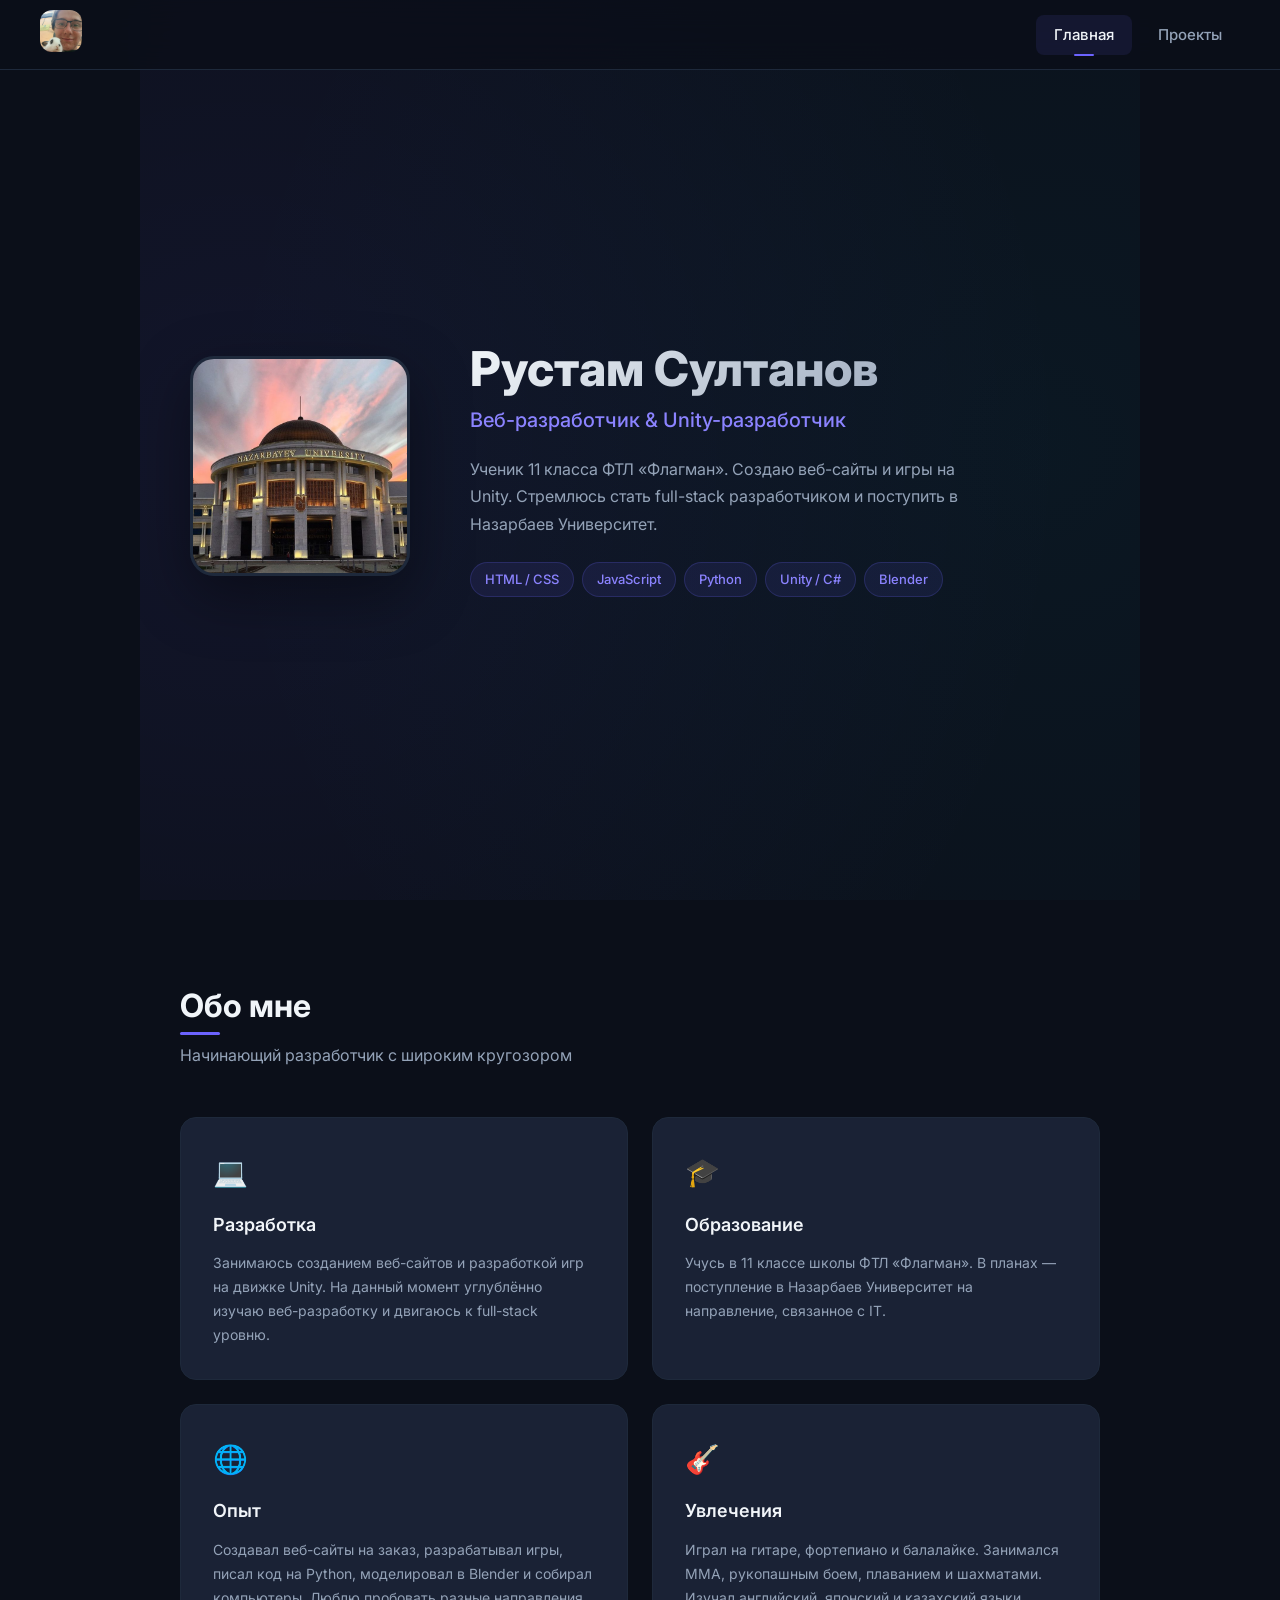
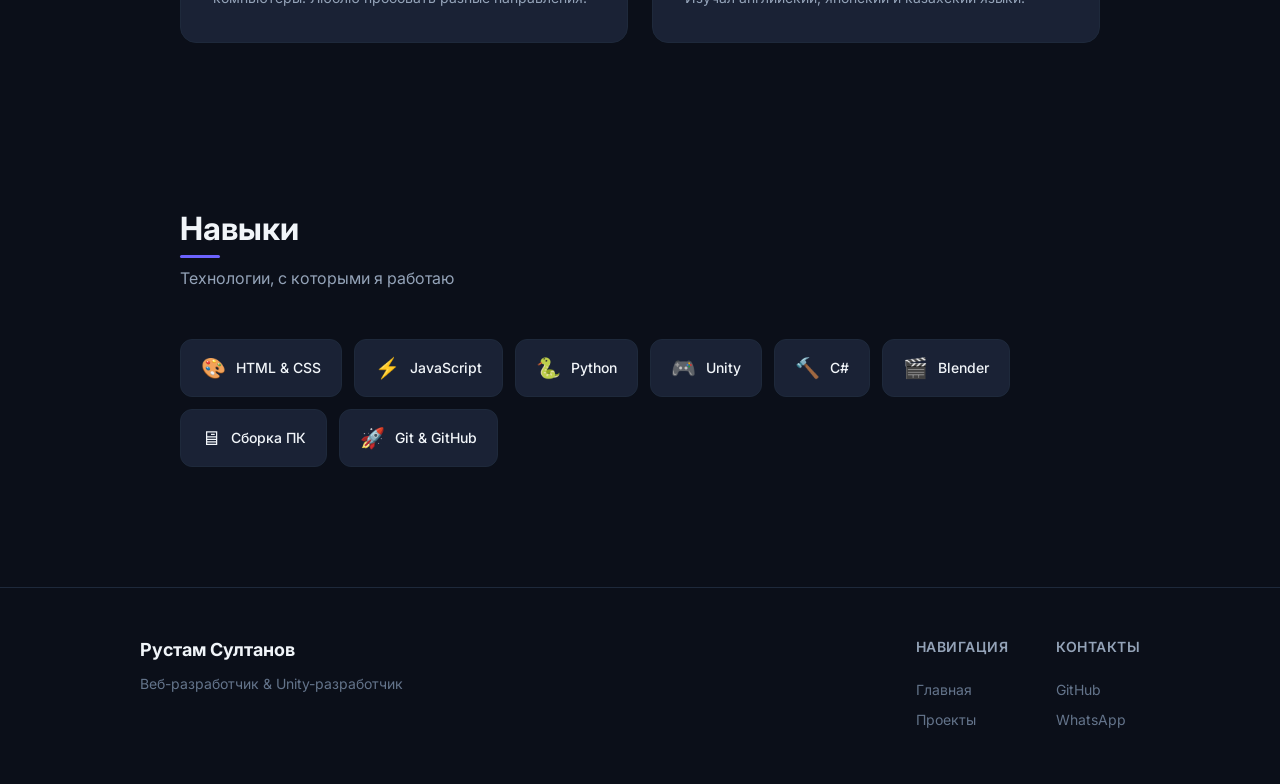
==== index.html @ 5824b1ad "Initial commit" ====
<!DOCTYPE html>
<html lang="ru">
<head>
	<meta charset="UTF-8">
	<meta name="viewport" content="width=device-width, initial-scale=1.0">
	<title>Рустам Султанов — Портфолио</title>
	<link rel="stylesheet" href="static/styles.css">
</head>
<body>

<header>
	<a href="index.html"><img src="static/images/logo.jpeg" alt="Логотип" class="logo"></a>
	<nav class="navigation">
		<a href="index.html" class="active">Главная</a>
		<a href="projects.html">Проекты</a>
	</nav>
</header>

<!-- Hero -->
<section class="hero">
	<div class="hero-content">
		<div class="hero-photo">
			<img src="static/images/photo1.jpeg" alt="Рустам Султанов">
		</div>
		<div class="hero-text">
			<h1>Рустам Султанов</h1>
			<div class="subtitle">Веб-разработчик & Unity-разработчик</div>
			<p>Ученик 11 класса ФТЛ «Флагман». Создаю веб-сайты и игры на Unity. Стремлюсь стать full-stack разработчиком и поступить в Назарбаев Университет.</p>
			<div class="hero-tags">
				<span class="tag">HTML / CSS</span>
				<span class="tag">JavaScript</span>
				<span class="tag">Python</span>
				<span class="tag">Unity / C#</span>
				<span class="tag">Blender</span>
			</div>
		</div>
	</div>
</section>

<!-- About -->
<section id="about">
	<h2 class="section-title">Обо мне</h2>
	<p class="section-subtitle">Начинающий разработчик с широким кругозором</p>

	<div class="about-grid">
		<div class="about-card fade-up">
			<span class="icon">&#128187;</span>
			<h3>Разработка</h3>
			<p>Занимаюсь созданием веб-сайтов и разработкой игр на движке Unity. На данный момент углублённо изучаю веб-разработку и двигаюсь к full-stack уровню.</p>
		</div>
		<div class="about-card fade-up">
			<span class="icon">&#127891;</span>
			<h3>Образование</h3>
			<p>Учусь в 11 классе школы ФТЛ «Флагман». В планах — поступление в Назарбаев Университет на направление, связанное с IT.</p>
		</div>
		<div class="about-card fade-up">
			<span class="icon">&#127760;</span>
			<h3>Опыт</h3>
			<p>Создавал веб-сайты на заказ, разрабатывал игры, писал код на Python, моделировал в Blender и собирал компьютеры. Люблю пробовать разные направления.</p>
		</div>
		<div class="about-card fade-up">
			<span class="icon">&#127928;</span>
			<h3>Увлечения</h3>
			<p>Играл на гитаре, фортепиано и балалайке. Занимался ММА, рукопашным боем, плаванием и шахматами. Изучал английский, японский и казахский языки.</p>
		</div>
	</div>
</section>

<!-- Skills -->
<section id="skills">
	<h2 class="section-title">Навыки</h2>
	<p class="section-subtitle">Технологии, с которыми я работаю</p>

	<div class="skills-grid">
		<div class="skill-item"><span class="skill-icon">&#127912;</span> HTML & CSS</div>
		<div class="skill-item"><span class="skill-icon">&#9889;</span> JavaScript</div>
		<div class="skill-item"><span class="skill-icon">&#128013;</span> Python</div>
		<div class="skill-item"><span class="skill-icon">&#127918;</span> Unity</div>
		<div class="skill-item"><span class="skill-icon">&#128296;</span> C#</div>
		<div class="skill-item"><span class="skill-icon">&#127916;</span> Blender</div>
		<div class="skill-item"><span class="skill-icon">&#128421;</span> Сборка ПК</div>
		<div class="skill-item"><span class="skill-icon">&#128640;</span> Git & GitHub</div>
	</div>
</section>

<footer>
	<div class="footer-content">
		<div class="footer-left">
			<h3>Рустам Султанов</h3>
			<p>Веб-разработчик & Unity-разработчик</p>
		</div>
		<div class="footer-links">
			<div class="footer-col">
				<h4>Навигация</h4>
				<a href="index.html">Главная</a>
				<a href="projects.html">Проекты</a>
			</div>
			<div class="footer-col">
				<h4>Контакты</h4>
				<a href="https://github.com/Hec1n" target="_blank">GitHub</a>
				<a href="https://whatsapp.com" target="_blank">WhatsApp</a>
			</div>
		</div>
	</div>
</footer>

<script>
// Scroll animations
const observer = new IntersectionObserver((entries) => {
	entries.forEach(entry => {
		if (entry.isIntersecting) {
			entry.target.classList.add('visible');
		}
	});
}, { threshold: 0.1 });

document.querySelectorAll('.fade-up').forEach(el => observer.observe(el));
</script>

</body>
</html>
---- static/styles.css ----
@import url('https://fonts.googleapis.com/css2?family=Inter:wght@300;400;500;600;700;800;900&display=swap');

*, *::before, *::after {
    margin: 0;
    padding: 0;
    box-sizing: border-box;
}

:root {
    --bg-primary: #0b0f19;
    --bg-secondary: #111827;
    --bg-card: #1a2235;
    --bg-card-hover: #1f2a40;
    --accent: #6c63ff;
    --accent-light: #8b83ff;
    --accent-glow: rgba(108, 99, 255, 0.3);
    --text-primary: #f1f5f9;
    --text-secondary: #94a3b8;
    --text-muted: #64748b;
    --border: #1e293b;
    --gradient-1: linear-gradient(135deg, #6c63ff, #4f46e5);
    --gradient-2: linear-gradient(135deg, #06b6d4, #3b82f6);
    --gradient-3: linear-gradient(135deg, #f59e0b, #ef4444);
}

html {
    scroll-behavior: smooth;
}

body {
    font-family: 'Inter', sans-serif;
    background-color: var(--bg-primary);
    color: var(--text-primary);
    line-height: 1.6;
    overflow-x: hidden;
}

/* ===== HEADER / NAV ===== */
header {
    position: fixed;
    top: 0;
    left: 0;
    right: 0;
    z-index: 1000;
    background: rgba(11, 15, 25, 0.85);
    backdrop-filter: blur(20px);
    border-bottom: 1px solid var(--border);
    padding: 0 40px;
    height: 70px;
    display: flex;
    align-items: center;
    justify-content: space-between;
}

.logo {
    width: 42px;
    height: 42px;
    border-radius: 12px;
    object-fit: cover;
    transition: transform 0.3s ease;
}

.logo:hover {
    transform: scale(1.1);
}

.navigation {
    display: flex;
    gap: 8px;
}

.navigation a {
    text-decoration: none;
    color: var(--text-secondary);
    font-size: 15px;
    font-weight: 500;
    padding: 8px 18px;
    border-radius: 8px;
    transition: all 0.3s ease;
    position: relative;
}

.navigation a:hover,
.navigation a.active {
    color: var(--text-primary);
    background: rgba(108, 99, 255, 0.1);
}

.navigation a.active::after {
    content: '';
    position: absolute;
    bottom: -1px;
    left: 50%;
    transform: translateX(-50%);
    width: 20px;
    height: 2px;
    background: var(--accent);
    border-radius: 2px;
}

/* ===== HERO SECTION ===== */
.hero {
    min-height: 100vh;
    display: flex;
    align-items: center;
    justify-content: center;
    padding: 100px 40px 60px;
    position: relative;
    overflow: hidden;
}

.hero::before {
    content: '';
    position: absolute;
    top: -50%;
    left: -50%;
    width: 200%;
    height: 200%;
    background: radial-gradient(circle at 30% 50%, rgba(108, 99, 255, 0.08) 0%, transparent 50%),
                radial-gradient(circle at 70% 50%, rgba(6, 182, 212, 0.05) 0%, transparent 50%);
    animation: heroGlow 15s ease-in-out infinite alternate;
}

@keyframes heroGlow {
    0% { transform: translate(0, 0); }
    100% { transform: translate(-5%, 5%); }
}

.hero-content {
    position: relative;
    z-index: 1;
    max-width: 900px;
    width: 100%;
    display: flex;
    align-items: center;
    gap: 60px;
}

.hero-photo {
    flex-shrink: 0;
}

.hero-photo img {
    width: 220px;
    height: 220px;
    border-radius: 24px;
    object-fit: cover;
    border: 3px solid var(--border);
    box-shadow: 0 20px 60px rgba(0, 0, 0, 0.4);
    transition: transform 0.4s ease, box-shadow 0.4s ease;
}

.hero-photo img:hover {
    transform: translateY(-5px);
    box-shadow: 0 25px 70px rgba(108, 99, 255, 0.2);
}

.hero-text h1 {
    font-size: 48px;
    font-weight: 800;
    line-height: 1.1;
    margin-bottom: 8px;
    background: linear-gradient(135deg, #f1f5f9, #94a3b8);
    -webkit-background-clip: text;
    -webkit-text-fill-color: transparent;
    background-clip: text;
}

.hero-text .subtitle {
    font-size: 20px;
    font-weight: 500;
    color: var(--accent-light);
    margin-bottom: 20px;
}

.hero-text p {
    font-size: 16px;
    color: var(--text-secondary);
    max-width: 500px;
    line-height: 1.7;
}

.hero-tags {
    display: flex;
    flex-wrap: wrap;
    gap: 8px;
    margin-top: 24px;
}

.tag {
    padding: 6px 14px;
    background: rgba(108, 99, 255, 0.1);
    border: 1px solid rgba(108, 99, 255, 0.2);
    border-radius: 20px;
    font-size: 13px;
    color: var(--accent-light);
    font-weight: 500;
    transition: all 0.3s ease;
}

.tag:hover {
    background: rgba(108, 99, 255, 0.2);
    transform: translateY(-2px);
}

/* ===== SECTIONS ===== */
section {
    padding: 80px 40px;
    max-width: 1000px;
    margin: 0 auto;
}

.section-title {
    font-size: 32px;
    font-weight: 700;
    margin-bottom: 12px;
    position: relative;
    display: inline-block;
}

.section-title::after {
    content: '';
    position: absolute;
    bottom: -4px;
    left: 0;
    width: 40px;
    height: 3px;
    background: var(--accent);
    border-radius: 2px;
}

.section-subtitle {
    color: var(--text-secondary);
    font-size: 16px;
    margin-bottom: 48px;
}

/* ===== ABOUT CARDS ===== */
.about-grid {
    display: grid;
    grid-template-columns: 1fr 1fr;
    gap: 24px;
}

.about-card {
    background: var(--bg-card);
    border: 1px solid var(--border);
    border-radius: 16px;
    padding: 32px;
    transition: all 0.4s ease;
    position: relative;
    overflow: hidden;
}

.about-card::before {
    content: '';
    position: absolute;
    top: 0;
    left: 0;
    right: 0;
    height: 3px;
    background: var(--gradient-1);
    opacity: 0;
    transition: opacity 0.4s ease;
}

.about-card:hover {
    background: var(--bg-card-hover);
    transform: translateY(-4px);
    box-shadow: 0 20px 40px rgba(0, 0, 0, 0.3);
}

.about-card:hover::before {
    opacity: 1;
}

.about-card .icon {
    font-size: 28px;
    margin-bottom: 16px;
    display: block;
}

.about-card h3 {
    font-size: 18px;
    font-weight: 600;
    margin-bottom: 12px;
    color: var(--text-primary);
}

.about-card p {
    font-size: 14px;
    color: var(--text-secondary);
    line-height: 1.7;
}

.about-card.full-width {
    grid-column: 1 / -1;
}

/* ===== SKILLS ===== */
.skills-grid {
    display: flex;
    flex-wrap: wrap;
    gap: 12px;
    margin-top: 32px;
}

.skill-item {
    display: flex;
    align-items: center;
    gap: 10px;
    padding: 12px 20px;
    background: var(--bg-card);
    border: 1px solid var(--border);
    border-radius: 12px;
    font-size: 14px;
    font-weight: 500;
    color: var(--text-primary);
    transition: all 0.3s ease;
}

.skill-item:hover {
    border-color: var(--accent);
    background: rgba(108, 99, 255, 0.05);
    transform: translateY(-2px);
}

.skill-icon {
    font-size: 20px;
}

/* ===== PROJECTS PAGE ===== */
.projects-hero {
    padding-top: 120px;
    padding-bottom: 20px;
    text-align: center;
}

.tabs {
    display: flex;
    justify-content: center;
    gap: 4px;
    margin-bottom: 48px;
    background: var(--bg-secondary);
    padding: 4px;
    border-radius: 12px;
    width: fit-content;
    margin-left: auto;
    margin-right: auto;
    border: 1px solid var(--border);
}

.tab-btn {
    padding: 10px 28px;
    border: none;
    background: transparent;
    color: var(--text-secondary);
    font-family: 'Inter', sans-serif;
    font-size: 14px;
    font-weight: 500;
    border-radius: 8px;
    cursor: pointer;
    transition: all 0.3s ease;
}

.tab-btn:hover {
    color: var(--text-primary);
}

.tab-btn.active {
    background: var(--accent);
    color: white;
    box-shadow: 0 4px 12px var(--accent-glow);
}

.tab-content {
    display: none;
}

.tab-content.active {
    display: block;
    animation: fadeIn 0.4s ease;
}

@keyframes fadeIn {
    from { opacity: 0; transform: translateY(10px); }
    to { opacity: 1; transform: translateY(0); }
}

/* ===== PROJECT SHOWCASE (full-width cards with gallery) ===== */
.project-showcase {
    background: var(--bg-card);
    border: 1px solid var(--border);
    border-radius: 20px;
    padding: 40px;
    margin-bottom: 32px;
    transition: all 0.4s ease;
    position: relative;
    overflow: hidden;
}

.project-showcase::before {
    content: '';
    position: absolute;
    top: 0;
    left: 0;
    right: 0;
    height: 3px;
    background: var(--gradient-1);
    opacity: 0;
    transition: opacity 0.4s ease;
}

.project-showcase:nth-child(2)::before { background: var(--gradient-2); }
.project-showcase:nth-child(3)::before { background: var(--gradient-3); }

.project-showcase:hover {
    background: var(--bg-card-hover);
    box-shadow: 0 20px 60px rgba(0, 0, 0, 0.3);
}

.project-showcase:hover::before {
    opacity: 1;
}

.project-showcase-header {
    display: flex;
    align-items: flex-start;
    gap: 20px;
    margin-bottom: 16px;
}

.project-number {
    font-size: 56px;
    font-weight: 900;
    color: rgba(108, 99, 255, 0.12);
    line-height: 1;
    flex-shrink: 0;
}

.project-showcase-header h3 {
    font-size: 24px;
    font-weight: 700;
    margin-bottom: 12px;
}

.project-tags {
    display: flex;
    flex-wrap: wrap;
    gap: 6px;
}

.project-tag {
    padding: 4px 12px;
    background: rgba(108, 99, 255, 0.08);
    border-radius: 6px;
    font-size: 12px;
    color: var(--accent-light);
    font-weight: 500;
}

.project-showcase-desc {
    font-size: 15px;
    color: var(--text-secondary);
    line-height: 1.8;
    margin-bottom: 28px;
    max-width: 800px;
}

/* Gallery */
.project-gallery {
    display: grid;
    grid-template-columns: repeat(auto-fit, minmax(200px, 1fr));
    gap: 12px;
    margin-bottom: 24px;
}

.gallery-item {
    border-radius: 12px;
    overflow: hidden;
    border: 1px solid var(--border);
    background: var(--bg-secondary);
    aspect-ratio: 16 / 10;
    transition: all 0.3s ease;
}

.gallery-item img {
    width: 100%;
    height: 100%;
    object-fit: cover;
    display: block;
    transition: transform 0.4s ease;
}

.gallery-item:hover {
    border-color: var(--accent);
    box-shadow: 0 8px 24px rgba(0, 0, 0, 0.3);
}

.gallery-item:hover img {
    transform: scale(1.05);
}

.project-link {
    display: inline-flex;
    align-items: center;
    gap: 8px;
    text-decoration: none;
    color: var(--bg-primary);
    background: var(--accent);
    font-size: 14px;
    font-weight: 600;
    padding: 12px 24px;
    border-radius: 10px;
    transition: all 0.3s ease;
}

.project-link:hover {
    background: var(--accent-light);
    transform: translateY(-2px);
    box-shadow: 0 8px 20px var(--accent-glow);
}

.project-link::after {
    content: '\2192';
    transition: transform 0.3s ease;
}

.project-link:hover::after {
    transform: translateX(4px);
}

/* J&C orange hover */
.project-jc::before {
    background: linear-gradient(135deg, #f59e0b, #f97316) !important;
}

.project-jc:hover {
    box-shadow: 0 20px 60px rgba(245, 158, 11, 0.15);
}

.project-jc:hover .gallery-item {
    border-color: #f59e0b;
}

.project-jc .project-number {
    color: rgba(245, 158, 11, 0.12);
}

.project-jc .project-tag {
    background: rgba(245, 158, 11, 0.08);
    color: #fbbf24;
}

.project-jc .project-link {
    background: #f59e0b;
}

.project-jc .project-link:hover {
    background: #f97316;
    box-shadow: 0 8px 20px rgba(245, 158, 11, 0.3);
}

/* ===== FOOTER ===== */
footer {
    border-top: 1px solid var(--border);
    padding: 48px 40px;
    margin-top: 40px;
}

.footer-content {
    max-width: 1000px;
    margin: 0 auto;
    display: flex;
    justify-content: space-between;
    align-items: flex-start;
}

.footer-left h3 {
    font-size: 18px;
    font-weight: 700;
    margin-bottom: 8px;
}

.footer-left p {
    color: var(--text-muted);
    font-size: 14px;
}

.footer-links {
    display: flex;
    gap: 48px;
}

.footer-col h4 {
    font-size: 14px;
    font-weight: 600;
    color: var(--text-secondary);
    margin-bottom: 16px;
    text-transform: uppercase;
    letter-spacing: 0.5px;
}

.footer-col a {
    display: block;
    text-decoration: none;
    color: var(--text-muted);
    font-size: 14px;
    padding: 4px 0;
    transition: color 0.3s ease;
}

.footer-col a:hover {
    color: var(--accent-light);
}

/* ===== SCROLL ANIMATIONS ===== */
.fade-up {
    opacity: 0;
    transform: translateY(30px);
    transition: all 0.6s ease;
}

.fade-up.visible {
    opacity: 1;
    transform: translateY(0);
}

/* ===== RESPONSIVE ===== */
@media (max-width: 768px) {
    header {
        padding: 0 20px;
    }

    .navigation {
        gap: 4px;
    }

    .navigation a {
        font-size: 14px;
        padding: 8px 12px;
    }

    .hero {
        padding: 100px 20px 40px;
    }

    .hero-content {
        flex-direction: column;
        text-align: center;
        gap: 32px;
    }

    .hero-text h1 {
        font-size: 32px;
    }

    .hero-text p {
        max-width: 100%;
    }

    .hero-tags {
        justify-content: center;
    }

    section {
        padding: 60px 20px;
    }

    .about-grid {
        grid-template-columns: 1fr;
    }

    .project-gallery {
        grid-template-columns: 1fr 1fr;
    }

    .project-showcase {
        padding: 24px;
    }

    .project-number {
        font-size: 40px;
    }

    .footer-content {
        flex-direction: column;
        gap: 32px;
    }
}
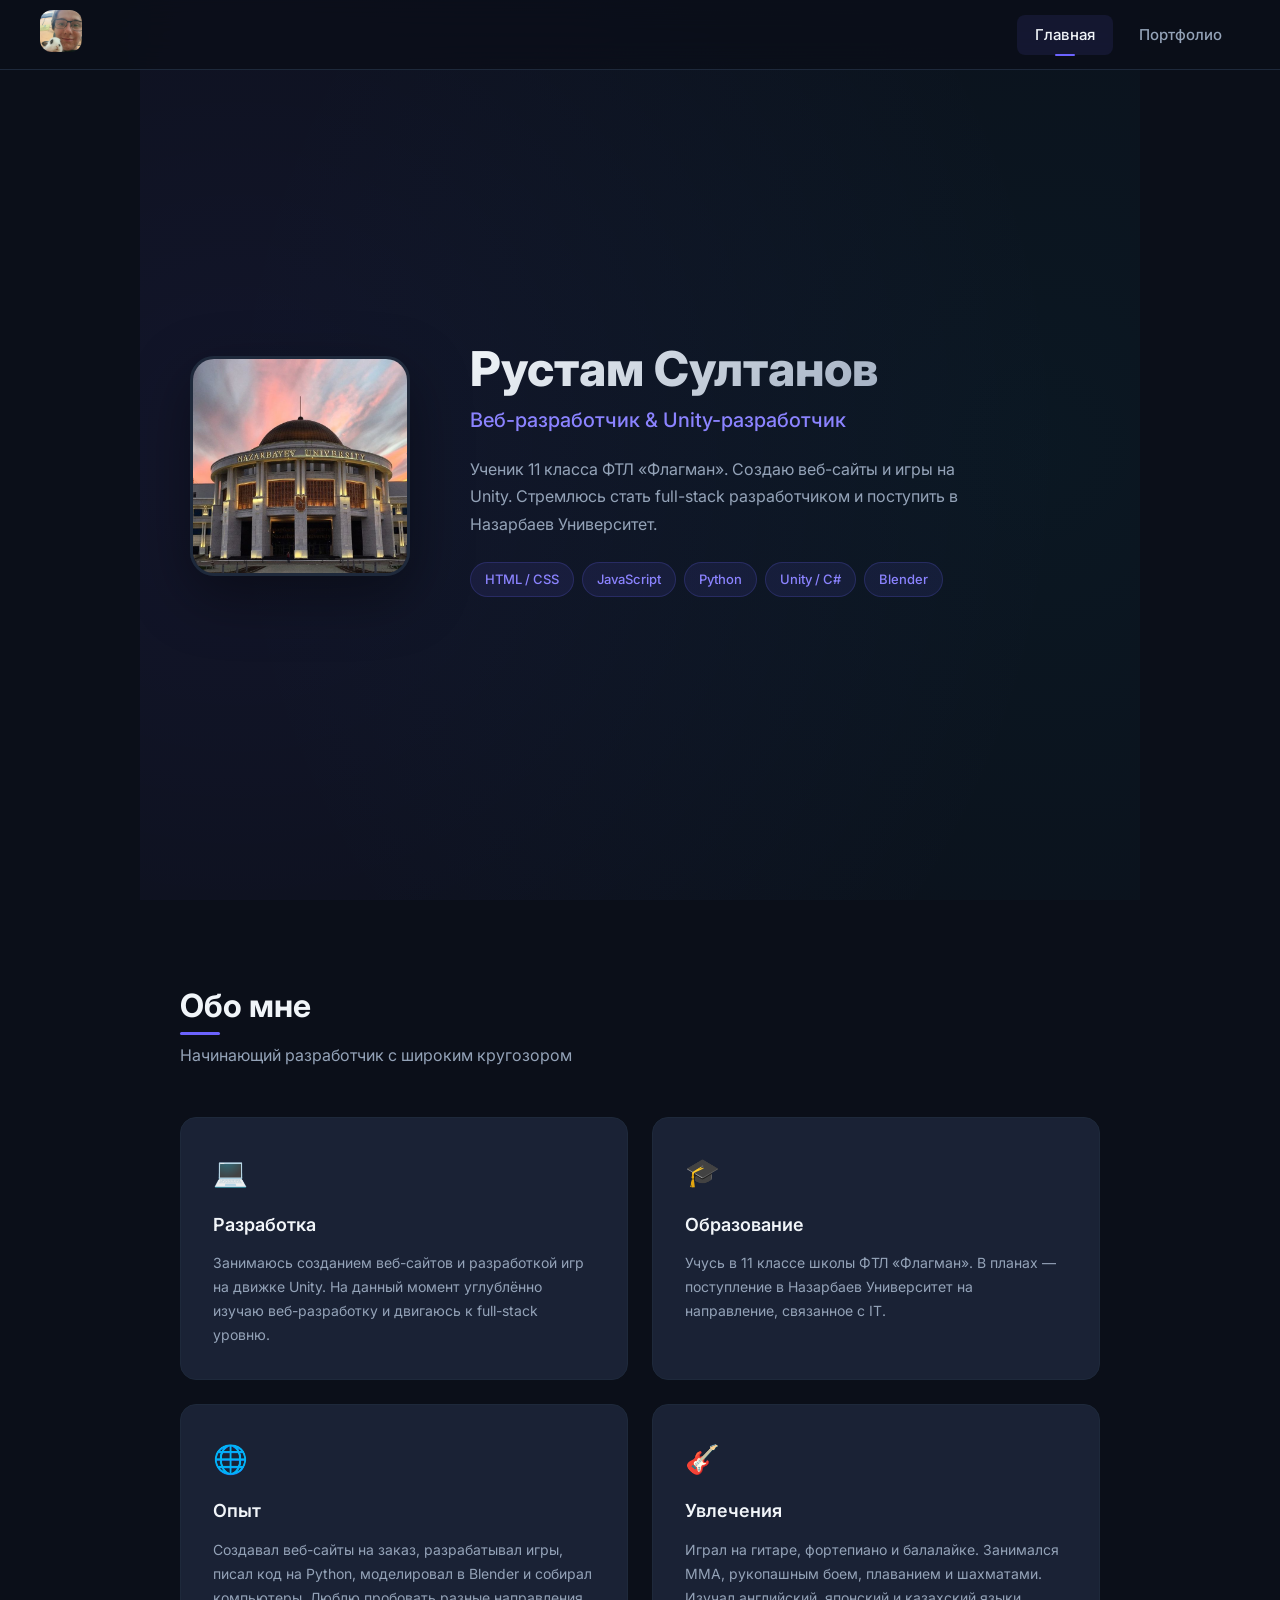
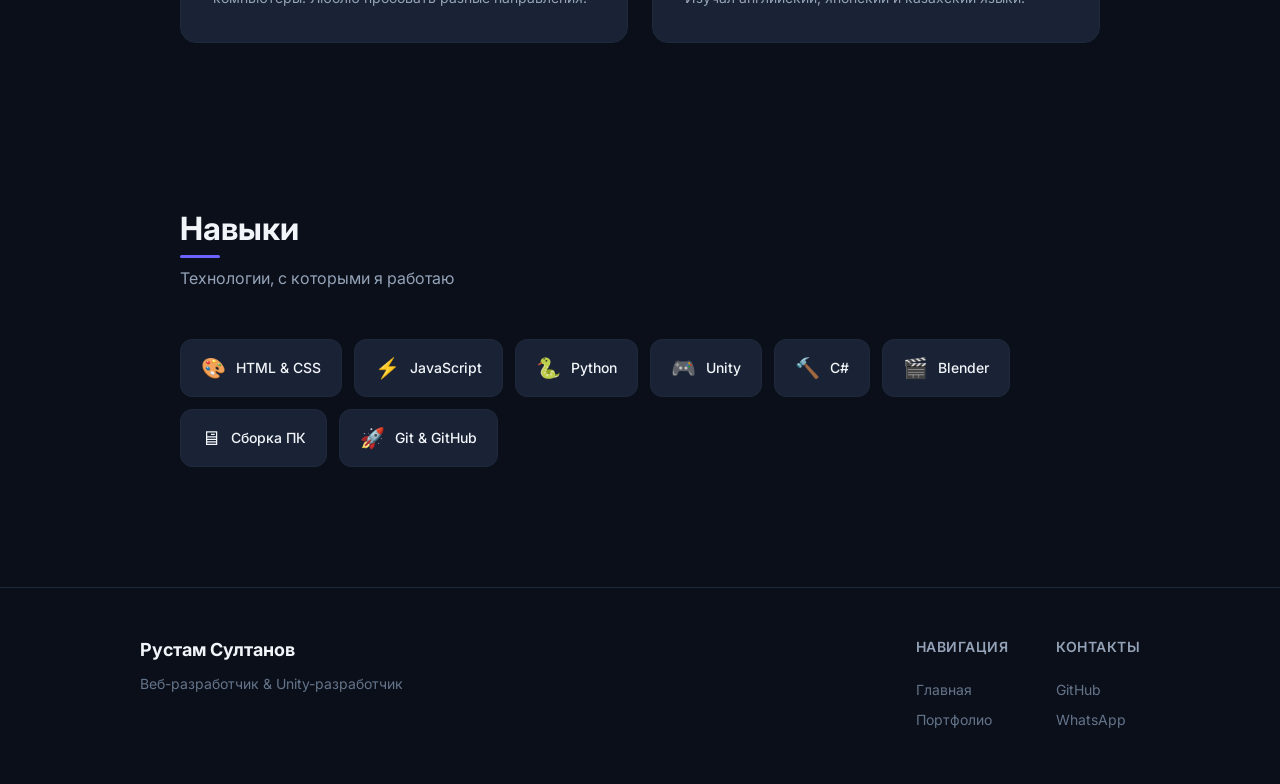
==== commit b4d3a6d8: "Заменить AshyqQala на LegionSpace и переименовать Проекты в Портфолио Co-Authored-By: Claude Opus 4." ====
--- a/index.html
+++ b/index.html
@@ -12,7 +12,7 @@
 	<a href="index.html"><img src="static/images/logo.jpeg" alt="Логотип" class="logo"></a>
 	<nav class="navigation">
 		<a href="index.html" class="active">Главная</a>
-		<a href="projects.html">Проекты</a>
+		<a href="projects.html">Портфолио</a>
 	</nav>
 </header>
 
@@ -93,7 +93,7 @@
 			<div class="footer-col">
 				<h4>Навигация</h4>
 				<a href="index.html">Главная</a>
-				<a href="projects.html">Проекты</a>
+				<a href="projects.html">Портфолио</a>
 			</div>
 			<div class="footer-col">
 				<h4>Контакты</h4>
